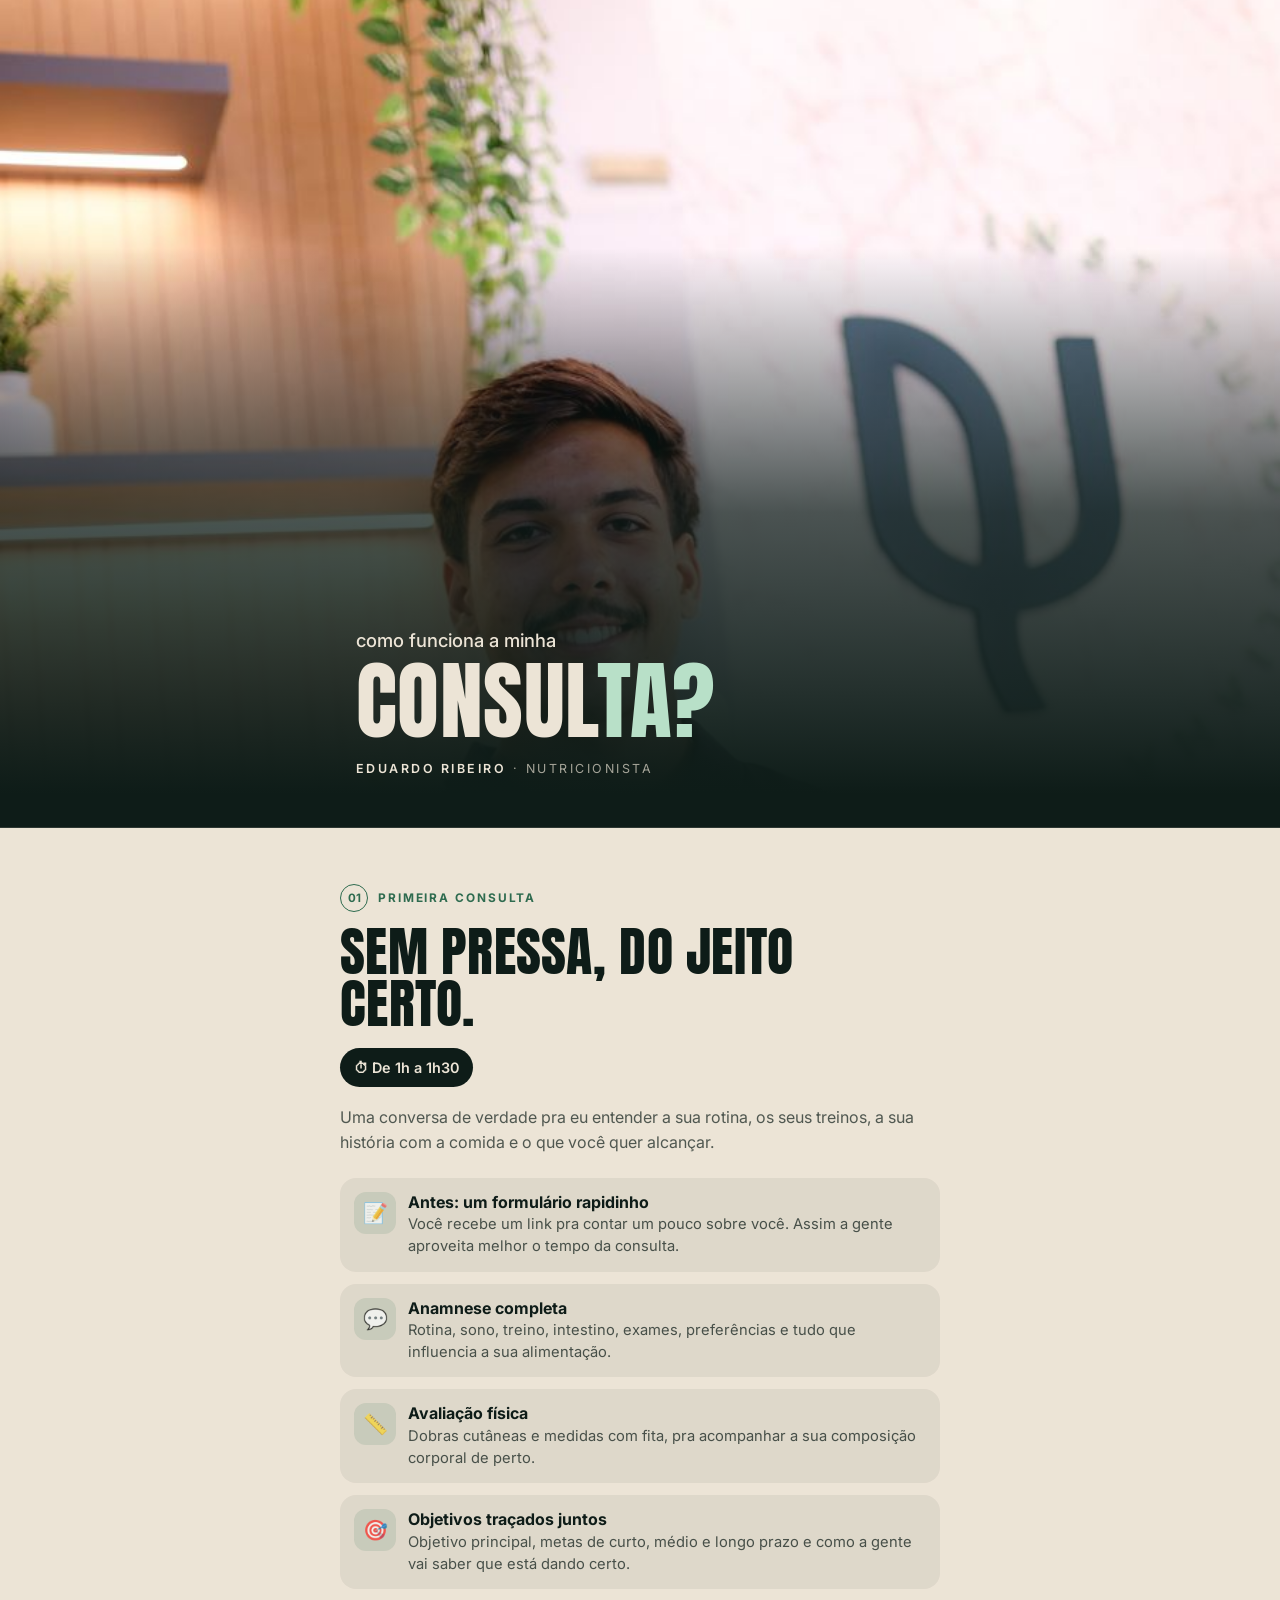
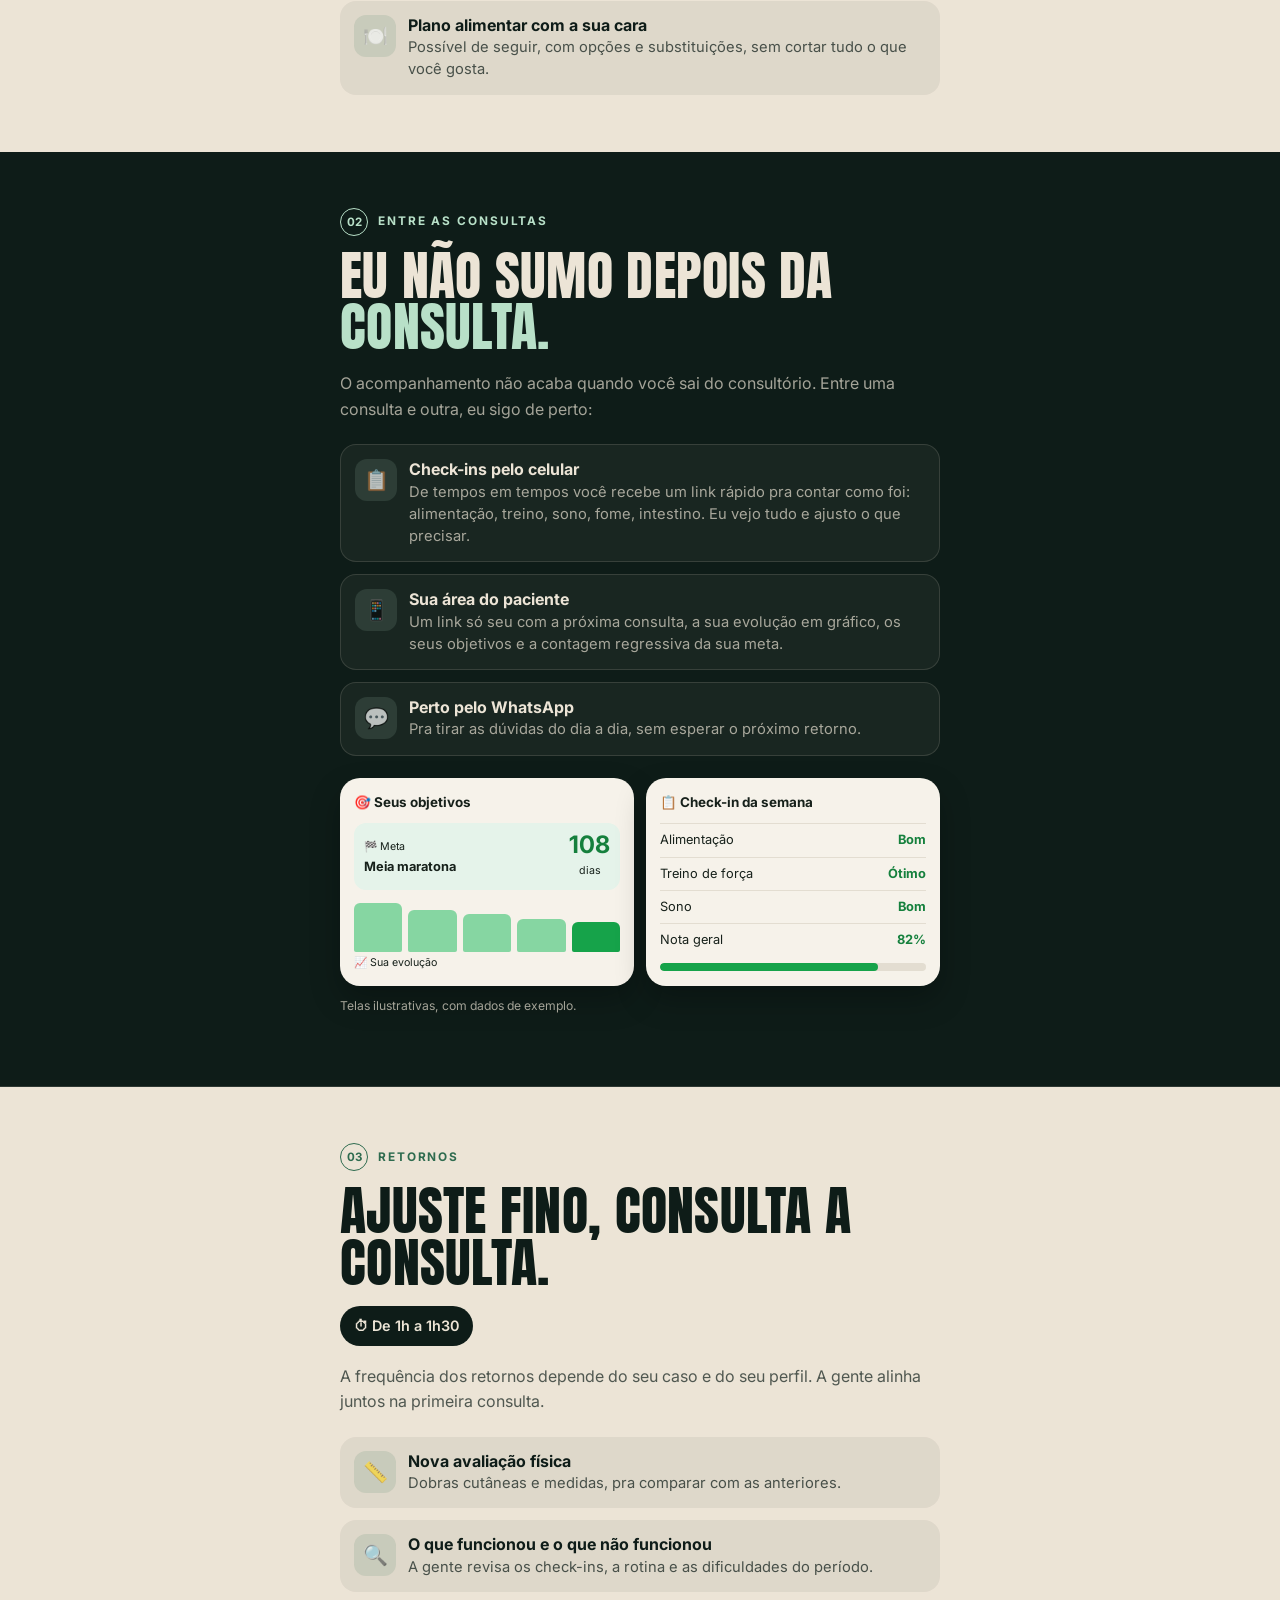
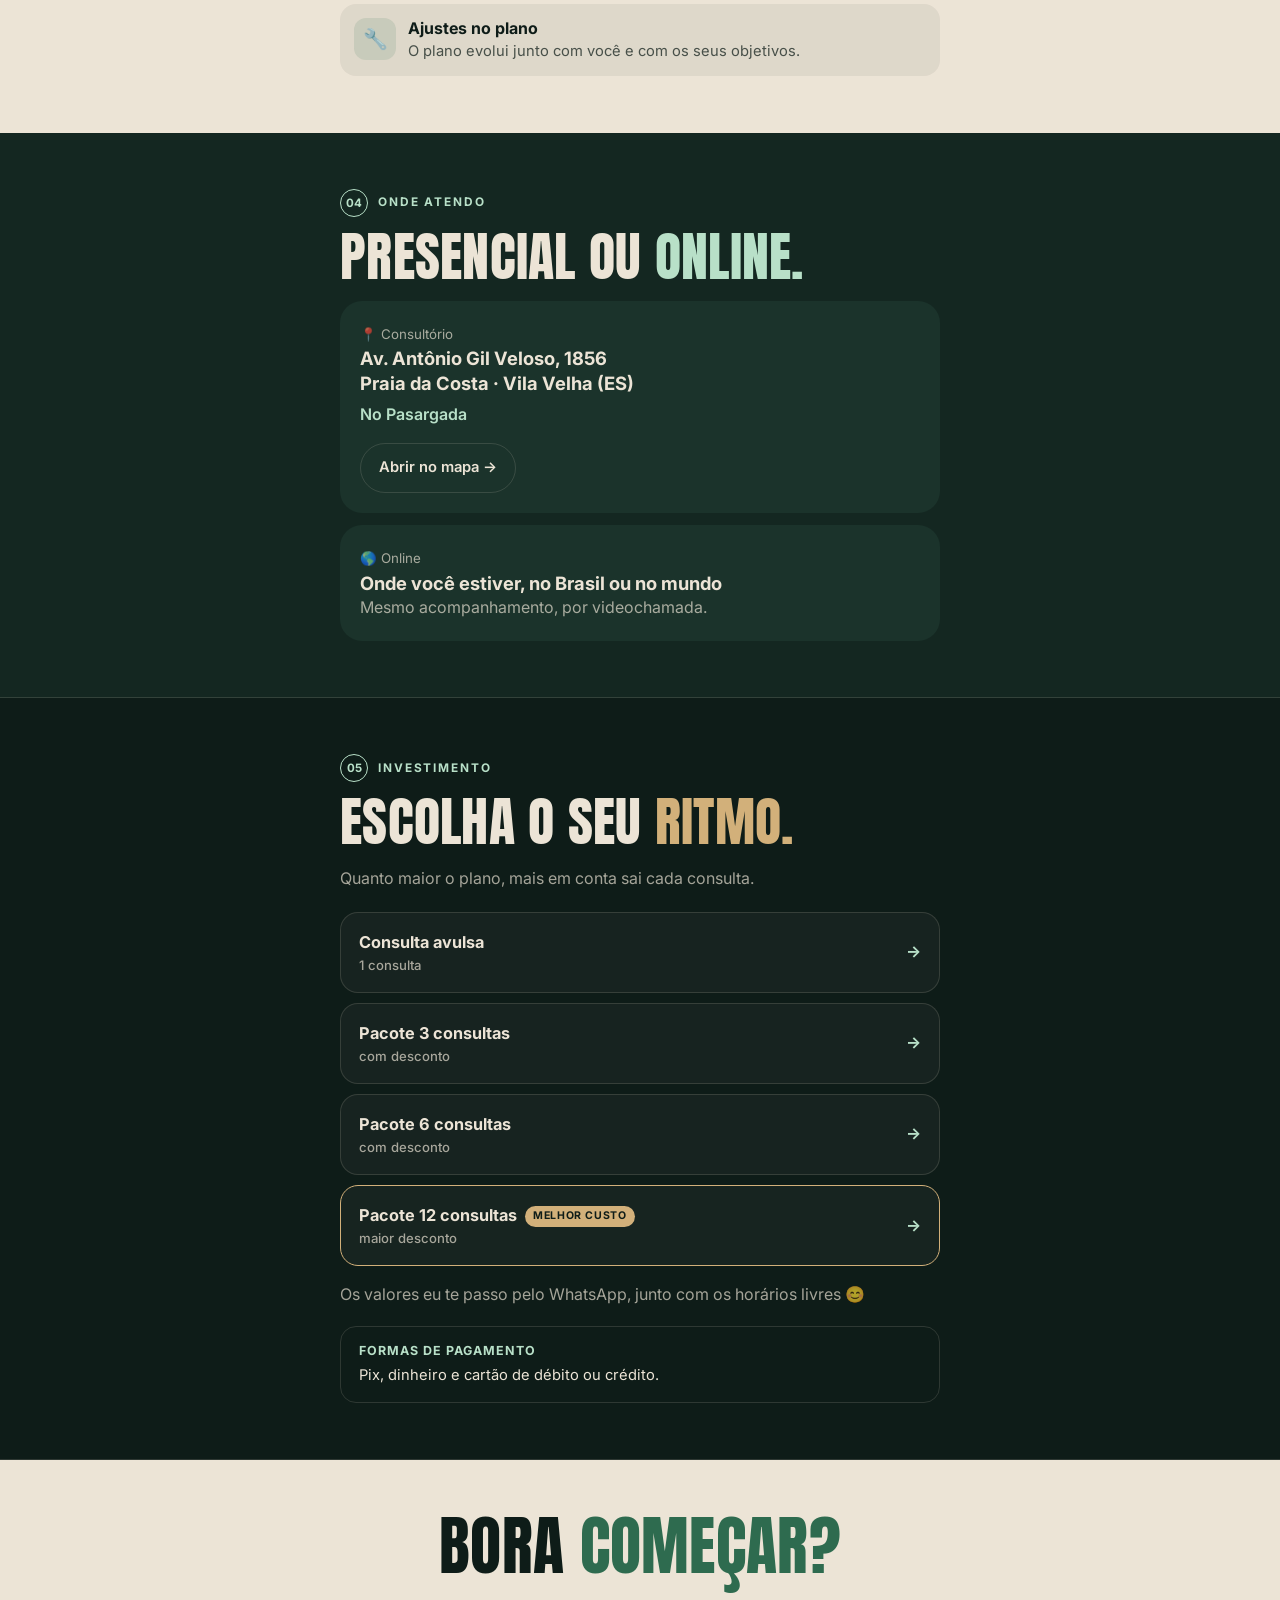
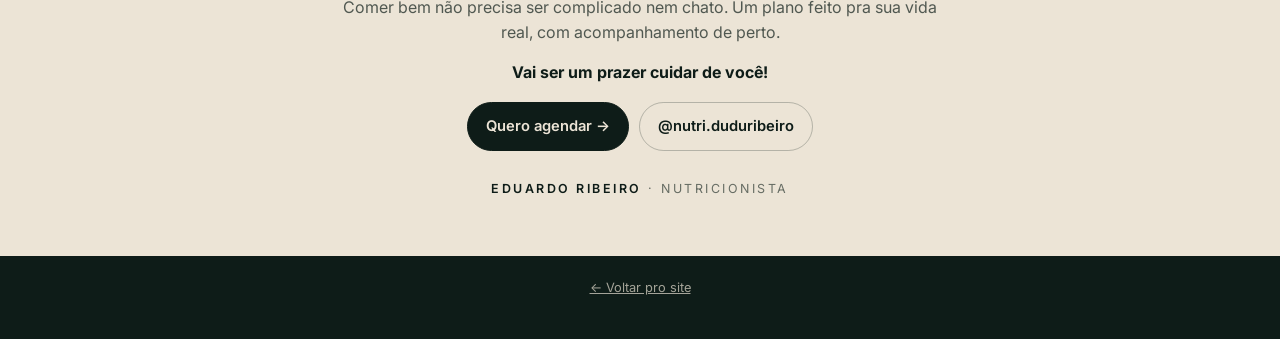
==== consulta/index.html @ 19719479 "Site: página "Como funciona a minha consulta" (web sem valores; versão em PDF com valores) Co-Author" ====
<!DOCTYPE html>
<html lang="pt-BR">
<head>
<meta charset="UTF-8">
<meta name="viewport" content="width=device-width, initial-scale=1.0">
<title>Como funciona a consulta · Nutri Eduardo Ribeiro</title>
<meta name="description" content="Como funciona o acompanhamento com o nutricionista Eduardo Ribeiro: primeira consulta, acompanhamento entre as consultas, retornos, planos e onde atendo.">
<meta property="og:title" content="Como funciona a minha consulta · Eduardo Ribeiro">
<meta property="og:description" content="Primeira consulta, acompanhamento entre as consultas, retornos e planos. Presencial em Vila Velha ou online.">
<meta property="og:image" content="../nutri/img/perfil.jpg">
<meta name="theme-color" content="#0e1c18">
<link rel="preconnect" href="https://fonts.googleapis.com">
<link rel="preconnect" href="https://fonts.gstatic.com" crossorigin>
<link href="https://fonts.googleapis.com/css2?family=Anton&family=Inter:wght@400;500;600;700&display=swap" rel="stylesheet">
<style>
  :root {
    --fundo: #0e1c18; --fundo-2: #142721; --fundo-3: #1b332b;
    --linha: rgba(236, 228, 214, 0.14);
    --creme: #ece4d6; --suave: rgba(236, 228, 214, 0.68);
    --destaque: #b8e0c8; --dourado: #d2b07a;
  }
  * { box-sizing: border-box; }
  [hidden] { display: none !important; }
  html { scroll-behavior: smooth; }
  body { margin: 0; background: var(--fundo); color: var(--creme); font-family: Inter, -apple-system, 'Segoe UI', Roboto, sans-serif; line-height: 1.6; -webkit-font-smoothing: antialiased; overflow-x: hidden; }
  img { display: block; max-width: 100%; }
  a { color: inherit; }
  .display { font-family: Anton, Impact, 'Arial Narrow', sans-serif; font-weight: 400; text-transform: uppercase; line-height: 0.95; letter-spacing: 0.005em; margin: 0; }
  .verde { color: var(--destaque); }
  .dourado { color: var(--dourado); }

  .pagina { position: relative; padding: 56px 16px; border-bottom: 1px solid var(--linha); }
  .pagina > .conteudo { max-width: 600px; margin: 0 auto; }
  .pagina.clara { background: var(--creme); color: var(--fundo); }
  .pagina.clara .suave { color: rgba(14, 28, 24, 0.7); }
  .pagina.media { background: var(--fundo-2); }
  .rotulo { display: inline-flex; gap: 10px; align-items: center; font-size: 0.74rem; font-weight: 700; letter-spacing: 0.16em; text-transform: uppercase; color: var(--destaque); margin-bottom: 14px; }
  .clara .rotulo { color: #2e6b4f; }
  .rotulo b { display: inline-grid; place-items: center; width: 28px; height: 28px; border-radius: 50%; border: 1px solid currentColor; font-size: 0.72rem; letter-spacing: 0; }
  h2.display { font-size: clamp(2.3rem, 9vw, 3.4rem); margin-bottom: 18px; }
  .suave { color: var(--suave); }
  p { margin: 0 0 14px; }

  /* Capa */
  .capa { position: relative; min-height: 92vh; display: flex; align-items: flex-end; padding: 0; overflow: hidden; }
  .capa img { position: absolute; inset: 0; width: 100%; height: 100%; object-fit: cover; object-position: center 20%; }
  .capa::after { content: ''; position: absolute; inset: 0; background: linear-gradient(180deg, rgba(14, 28, 24, 0) 30%, rgba(14, 28, 24, 0.75) 62%, var(--fundo) 96%); }
  .capa .conteudo { position: relative; z-index: 1; width: 100%; max-width: 600px; margin: 0 auto; padding: 0 16px 48px; }
  .capa small { display: block; font-size: 1.15rem; font-weight: 500; margin-bottom: 4px; }
  .capa h1 { font-size: clamp(3.4rem, 15vw, 5.4rem); }
  .assinatura { margin-top: 18px; font-size: 0.78rem; letter-spacing: 0.2em; text-transform: uppercase; color: var(--suave); }
  .assinatura b { color: var(--creme); font-weight: 600; }

  /* Listas */
  .passos { list-style: none; margin: 22px 0 0; padding: 0; display: grid; gap: 12px; }
  .passos li { display: grid; grid-template-columns: 42px 1fr; gap: 12px; align-items: start; padding: 14px; border-radius: 16px; background: rgba(14, 28, 24, 0.06); }
  .media .passos li, .pagina:not(.clara) .passos li { background: rgba(236, 228, 214, 0.05); border: 1px solid var(--linha); }
  .passos .ico { width: 42px; height: 42px; border-radius: 12px; display: grid; place-items: center; font-size: 1.25rem; background: rgba(46, 107, 79, 0.12); }
  .pagina:not(.clara) .passos .ico { background: rgba(184, 224, 200, 0.12); }
  .passos strong { display: block; font-size: 1rem; line-height: 1.35; }
  .passos span { display: block; font-size: 0.92rem; line-height: 1.5; }
  .clara .passos span { color: rgba(14, 28, 24, 0.72); }
  .pagina:not(.clara) .passos span { color: var(--suave); }
  .tempo { display: inline-flex; align-items: center; gap: 8px; padding: 8px 14px; border-radius: 999px; background: var(--fundo); color: var(--creme); font-weight: 600; font-size: 0.9rem; margin-bottom: 18px; }
  .pagina:not(.clara) .tempo { background: var(--destaque); color: var(--fundo); }

  /* Entre as consultas: telas ilustrativas */
  .telas { display: grid; grid-template-columns: 1fr 1fr; gap: 12px; margin-top: 22px; }
  .tela { border-radius: 20px; padding: 14px; background: #f6f2ea; color: #17211b; box-shadow: 0 14px 30px rgba(0, 0, 0, 0.25); font-size: 0.8rem; }
  .tela h4 { margin: 0 0 10px; font-size: 0.84rem; }
  .tela .linha { display: flex; justify-content: space-between; gap: 8px; padding: 6px 0; border-top: 1px solid #e3ddd1; }
  .tela .nota { font-weight: 700; color: #15803d; }
  .tela .meta { background: #e5f3ea; border-radius: 12px; padding: 10px; display: flex; justify-content: space-between; align-items: center; gap: 8px; }
  .tela .meta strong { font-size: 1.5rem; line-height: 1; color: #15803d; }
  .tela .barra { height: 8px; border-radius: 99px; background: #e3ddd1; overflow: hidden; margin-top: 6px; }
  .tela .barra i { display: block; height: 100%; background: #16a34a; border-radius: 99px; }
  .tela .grafico { display: flex; align-items: flex-end; gap: 6px; height: 54px; margin-top: 8px; }
  .tela .grafico i { flex: 1; border-radius: 6px 6px 2px 2px; background: #86d6a2; }
  .tela .grafico i:last-child { background: #16a34a; }
  .legenda-telas { font-size: 0.76rem; color: var(--suave); margin-top: 10px; }

  /* Onde atendo */
  .local { border-radius: 22px; padding: 20px; background: var(--fundo); color: var(--creme); }
  .local strong { display: block; font-size: 1.15rem; line-height: 1.35; }
  .local .ref { color: var(--destaque); font-weight: 600; margin-top: 6px; }
  .botoes { display: flex; flex-wrap: wrap; gap: 10px; margin-top: 16px; }
  .pilula { display: inline-flex; align-items: center; gap: 8px; padding: 12px 18px; border-radius: 999px; border: 1px solid var(--linha); text-decoration: none; font-weight: 600; font-size: 0.92rem; }
  .pilula.cheia { background: var(--destaque); color: var(--fundo); border-color: var(--destaque); }
  .clara .pilula { border-color: rgba(14, 28, 24, 0.25); }
  .clara .pilula.cheia { background: var(--fundo); color: var(--creme); border-color: var(--fundo); }
  .online { margin-top: 14px; padding: 16px 18px; border-radius: 18px; border: 1px dashed rgba(14, 28, 24, 0.3); }

  /* Planos */
  .planos { display: grid; gap: 10px; margin-top: 20px; }
  .plano { display: flex; justify-content: space-between; align-items: center; gap: 12px; padding: 16px 18px; border-radius: 18px; border: 1px solid var(--linha); background: rgba(236, 228, 214, 0.04); }
  .plano .nome { font-weight: 700; font-size: 1.02rem; }
  .plano .nome small { display: block; font-weight: 500; font-size: 0.82rem; color: var(--suave); }
  .plano .preco { text-align: right; white-space: nowrap; font-weight: 700; color: var(--destaque); }
  .plano .preco small { display: block; font-weight: 500; font-size: 0.78rem; color: var(--suave); }
  .plano.top { border-color: var(--dourado); }
  .selo { display: inline-block; margin-left: 8px; padding: 2px 8px; border-radius: 99px; background: var(--dourado); color: var(--fundo); font-size: 0.66rem; font-weight: 700; letter-spacing: 0.06em; text-transform: uppercase; vertical-align: middle; }
  .pagamento { margin-top: 18px; padding: 14px 18px; border-radius: 16px; border: 1px solid var(--linha); font-size: 0.92rem; }
  .pagamento b { letter-spacing: 0.08em; text-transform: uppercase; font-size: 0.78rem; color: var(--destaque); display: block; margin-bottom: 4px; }

  /* Fechamento */
  .fim { text-align: center; }
  .fim h2 { font-size: clamp(2.6rem, 11vw, 4rem); }
  .fim .botoes { justify-content: center; }
  .fim .assinatura { margin-top: 28px; }
  footer { text-align: center; padding: 22px 16px 40px; font-size: 0.8rem; color: var(--suave); }
  footer a { color: var(--suave); }

  /* Versão em PDF: uma seção por página A4 */
  @page { size: A4; margin: 0; }
  @media print {
    html, body { background: var(--fundo); }
    * { -webkit-print-color-adjust: exact; print-color-adjust: exact; }
    .pagina { height: 296mm; padding: 60px 48px; display: flex; flex-direction: column; justify-content: center; border: 0; break-after: page; page-break-after: always; overflow: hidden; }
    .pagina > .conteudo { width: 100%; max-width: 560px; zoom: 1.22; }
    .capa { padding: 0; justify-content: flex-end; }
    .capa .conteudo { padding-bottom: 70px; }
    .so-web, footer { display: none !important; }
    .fim { break-after: auto; page-break-after: auto; }
  }
  body.pdf .so-web { display: none !important; }
  body:not(.pdf) .so-pdf { display: none !important; }
</style>
</head>
<body>

<header class="pagina capa">
  <img src="../nutri/img/perfil.jpg" alt="Eduardo Ribeiro, nutricionista, sorrindo no consultório">
  <div class="conteudo">
    <small>como funciona a minha</small>
    <h1 class="display">Consul<span class="verde">ta?</span></h1>
    <div class="assinatura"><b>Eduardo Ribeiro</b> · Nutricionista</div>
  </div>
</header>

<section class="pagina clara" aria-labelledby="t-primeira">
  <div class="conteudo">
    <div class="rotulo"><b>01</b> Primeira consulta</div>
    <h2 class="display" id="t-primeira">Sem pressa, do jeito certo.</h2>
    <div class="tempo">⏱ De 1h a 1h30</div>
    <p class="suave">Uma conversa de verdade pra eu entender a sua rotina, os seus treinos, a sua história com a comida e o que você quer alcançar.</p>
    <ul class="passos">
      <li><span class="ico">📝</span><div><strong>Antes: um formulário rapidinho</strong><span>Você recebe um link pra contar um pouco sobre você. Assim a gente aproveita melhor o tempo da consulta.</span></div></li>
      <li><span class="ico">💬</span><div><strong>Anamnese completa</strong><span>Rotina, sono, treino, intestino, exames, preferências e tudo que influencia a sua alimentação.</span></div></li>
      <li><span class="ico">📏</span><div><strong>Avaliação física</strong><span>Dobras cutâneas e medidas com fita, pra acompanhar a sua composição corporal de perto.</span></div></li>
      <li><span class="ico">🎯</span><div><strong>Objetivos traçados juntos</strong><span>Objetivo principal, metas de curto, médio e longo prazo e como a gente vai saber que está dando certo.</span></div></li>
      <li><span class="ico">🍽️</span><div><strong>Plano alimentar com a sua cara</strong><span>Possível de seguir, com opções e substituições, sem cortar tudo o que você gosta.</span></div></li>
    </ul>
  </div>
</section>

<section class="pagina" aria-labelledby="t-entre">
  <div class="conteudo">
    <div class="rotulo"><b>02</b> Entre as consultas</div>
    <h2 class="display" id="t-entre">Eu não sumo depois da <span class="verde">consulta.</span></h2>
    <p class="suave">O acompanhamento não acaba quando você sai do consultório. Entre uma consulta e outra, eu sigo de perto:</p>
    <ul class="passos">
      <li><span class="ico">📋</span><div><strong>Check-ins pelo celular</strong><span>De tempos em tempos você recebe um link rápido pra contar como foi: alimentação, treino, sono, fome, intestino. Eu vejo tudo e ajusto o que precisar.</span></div></li>
      <li><span class="ico">📱</span><div><strong>Sua área do paciente</strong><span>Um link só seu com a próxima consulta, a sua evolução em gráfico, os seus objetivos e a contagem regressiva da sua meta.</span></div></li>
      <li><span class="ico">💬</span><div><strong>Perto pelo WhatsApp</strong><span>Pra tirar as dúvidas do dia a dia, sem esperar o próximo retorno.</span></div></li>
    </ul>
    <div class="telas" aria-hidden="true">
      <div class="tela">
        <h4>🎯 Seus objetivos</h4>
        <div class="meta"><div><small>🏁 Meta</small><br><b>Meia maratona</b></div><div style="text-align:center"><strong>108</strong><br><small>dias</small></div></div>
        <div class="grafico"><i style="height:90%"></i><i style="height:78%"></i><i style="height:70%"></i><i style="height:62%"></i><i style="height:55%"></i></div>
        <small>📈 Sua evolução</small>
      </div>
      <div class="tela">
        <h4>📋 Check-in da semana</h4>
        <div class="linha"><span>Alimentação</span><span class="nota">Bom</span></div>
        <div class="linha"><span>Treino de força</span><span class="nota">Ótimo</span></div>
        <div class="linha"><span>Sono</span><span class="nota">Bom</span></div>
        <div class="linha"><span>Nota geral</span><span class="nota">82%</span></div>
        <div class="barra"><i style="width:82%"></i></div>
      </div>
    </div>
    <p class="legenda-telas">Telas ilustrativas, com dados de exemplo.</p>
  </div>
</section>

<section class="pagina clara" aria-labelledby="t-retorno">
  <div class="conteudo">
    <div class="rotulo"><b>03</b> Retornos</div>
    <h2 class="display" id="t-retorno">Ajuste fino, consulta a consulta.</h2>
    <div class="tempo">⏱ De 1h a 1h30</div>
    <p class="suave">A frequência dos retornos depende do seu caso e do seu perfil. A gente alinha juntos na primeira consulta.</p>
    <ul class="passos">
      <li><span class="ico">📏</span><div><strong>Nova avaliação física</strong><span>Dobras cutâneas e medidas, pra comparar com as anteriores.</span></div></li>
      <li><span class="ico">🔍</span><div><strong>O que funcionou e o que não funcionou</strong><span>A gente revisa os check-ins, a rotina e as dificuldades do período.</span></div></li>
      <li><span class="ico">🔧</span><div><strong>Ajustes no plano</strong><span>O plano evolui junto com você e com os seus objetivos.</span></div></li>
    </ul>
  </div>
</section>

<section class="pagina media" aria-labelledby="t-local">
  <div class="conteudo">
    <div class="rotulo"><b>04</b> Onde atendo</div>
    <h2 class="display" id="t-local">Presencial ou <span class="verde">online.</span></h2>
    <div class="local" style="background:var(--fundo-3)">
      <small class="suave">📍 Consultório</small>
      <strong>Av. Antônio Gil Veloso, 1856<br>Praia da Costa · Vila Velha (ES)</strong>
      <div class="ref">No Pasargada</div>
      <div class="botoes so-web"><a class="pilula" href="https://www.google.com/maps/search/?api=1&query=Av.%20Ant%C3%B4nio%20Gil%20Veloso%2C%201856%2C%20Praia%20da%20Costa%2C%20Vila%20Velha%20-%20ES" target="_blank" rel="noopener">Abrir no mapa →</a></div>
    </div>
    <div class="local" style="margin-top:12px;background:var(--fundo-3)">
      <small class="suave">🌎 Online</small>
      <strong>Onde você estiver, no Brasil ou no mundo</strong>
      <span class="suave">Mesmo acompanhamento, por videochamada.</span>
    </div>
  </div>
</section>

<section class="pagina" aria-labelledby="t-planos">
  <div class="conteudo">
    <div class="rotulo"><b>05</b> Investimento</div>
    <h2 class="display" id="t-planos">Escolha o seu <span class="dourado">ritmo.</span></h2>
    <p class="suave">Quanto maior o plano, mais em conta sai cada consulta.</p>
    <div class="planos" data-planos>
      <div class="plano"><span class="nome">Consulta avulsa<small>1 consulta</small></span><span class="preco" data-preco="avulsa"></span></div>
      <div class="plano"><span class="nome">Pacote 3 consultas<small>com desconto</small></span><span class="preco" data-preco="p3"></span></div>
      <div class="plano"><span class="nome">Pacote 6 consultas<small>com desconto</small></span><span class="preco" data-preco="p6"></span></div>
      <div class="plano top"><span class="nome">Pacote 12 consultas<span class="selo">Melhor custo</span><small>maior desconto</small></span><span class="preco" data-preco="p12"></span></div>
    </div>
    <p class="so-web suave" style="margin-top:16px">Os valores eu te passo pelo WhatsApp, junto com os horários livres 😊</p>
    <div class="pagamento"><b>Formas de pagamento</b>Pix, dinheiro e cartão de débito ou crédito.</div>
  </div>
</section>

<section class="pagina clara fim" aria-labelledby="t-fim">
  <div class="conteudo">
    <h2 class="display" id="t-fim">Bora <span style="color:#2e6b4f">começar?</span></h2>
    <p class="suave">Comer bem não precisa ser complicado nem chato. Um plano feito pra sua vida real, com acompanhamento de perto.</p>
    <p><strong>Vai ser um prazer cuidar de você!</strong></p>
    <div class="botoes">
      <a class="pilula cheia" href="https://wa.me/5527996351353?text=Oi%2C%20Eduardo!%20Vi%20como%20funciona%20a%20consulta%20e%20quero%20agendar.%20Pode%20me%20passar%20os%20valores%20e%20os%20hor%C3%A1rios%3F" target="_blank" rel="noopener">Quero agendar →</a>
      <a class="pilula" href="https://instagram.com/nutri.duduribeiro" target="_blank" rel="noopener">@nutri.duduribeiro</a>
    </div>
    <p class="so-pdf suave" style="margin-top:16px">WhatsApp (27) 99635-1353 · nutriduduribeiro.com.br</p>
    <div class="assinatura" style="color:rgba(14,28,24,.6)"><b style="color:#0e1c18">Eduardo Ribeiro</b> · Nutricionista</div>
  </div>
</section>

<footer class="so-web"><a href="../">← Voltar pro site</a></footer>

<script>
  // Valores: só entram na versão em PDF (gerada à parte). Na página, ficam escondidos.
  (function () {
    const precos = window.PRECOS_CONSULTA;
    document.querySelectorAll('[data-preco]').forEach((el) => {
      const p = precos && precos[el.dataset.preco];
      if (p) el.innerHTML = `${p.valor}${p.detalhe ? `<small>${p.detalhe}</small>` : ''}`;
      else el.textContent = '→';
    });
  })();
</script>
</body>
</html>
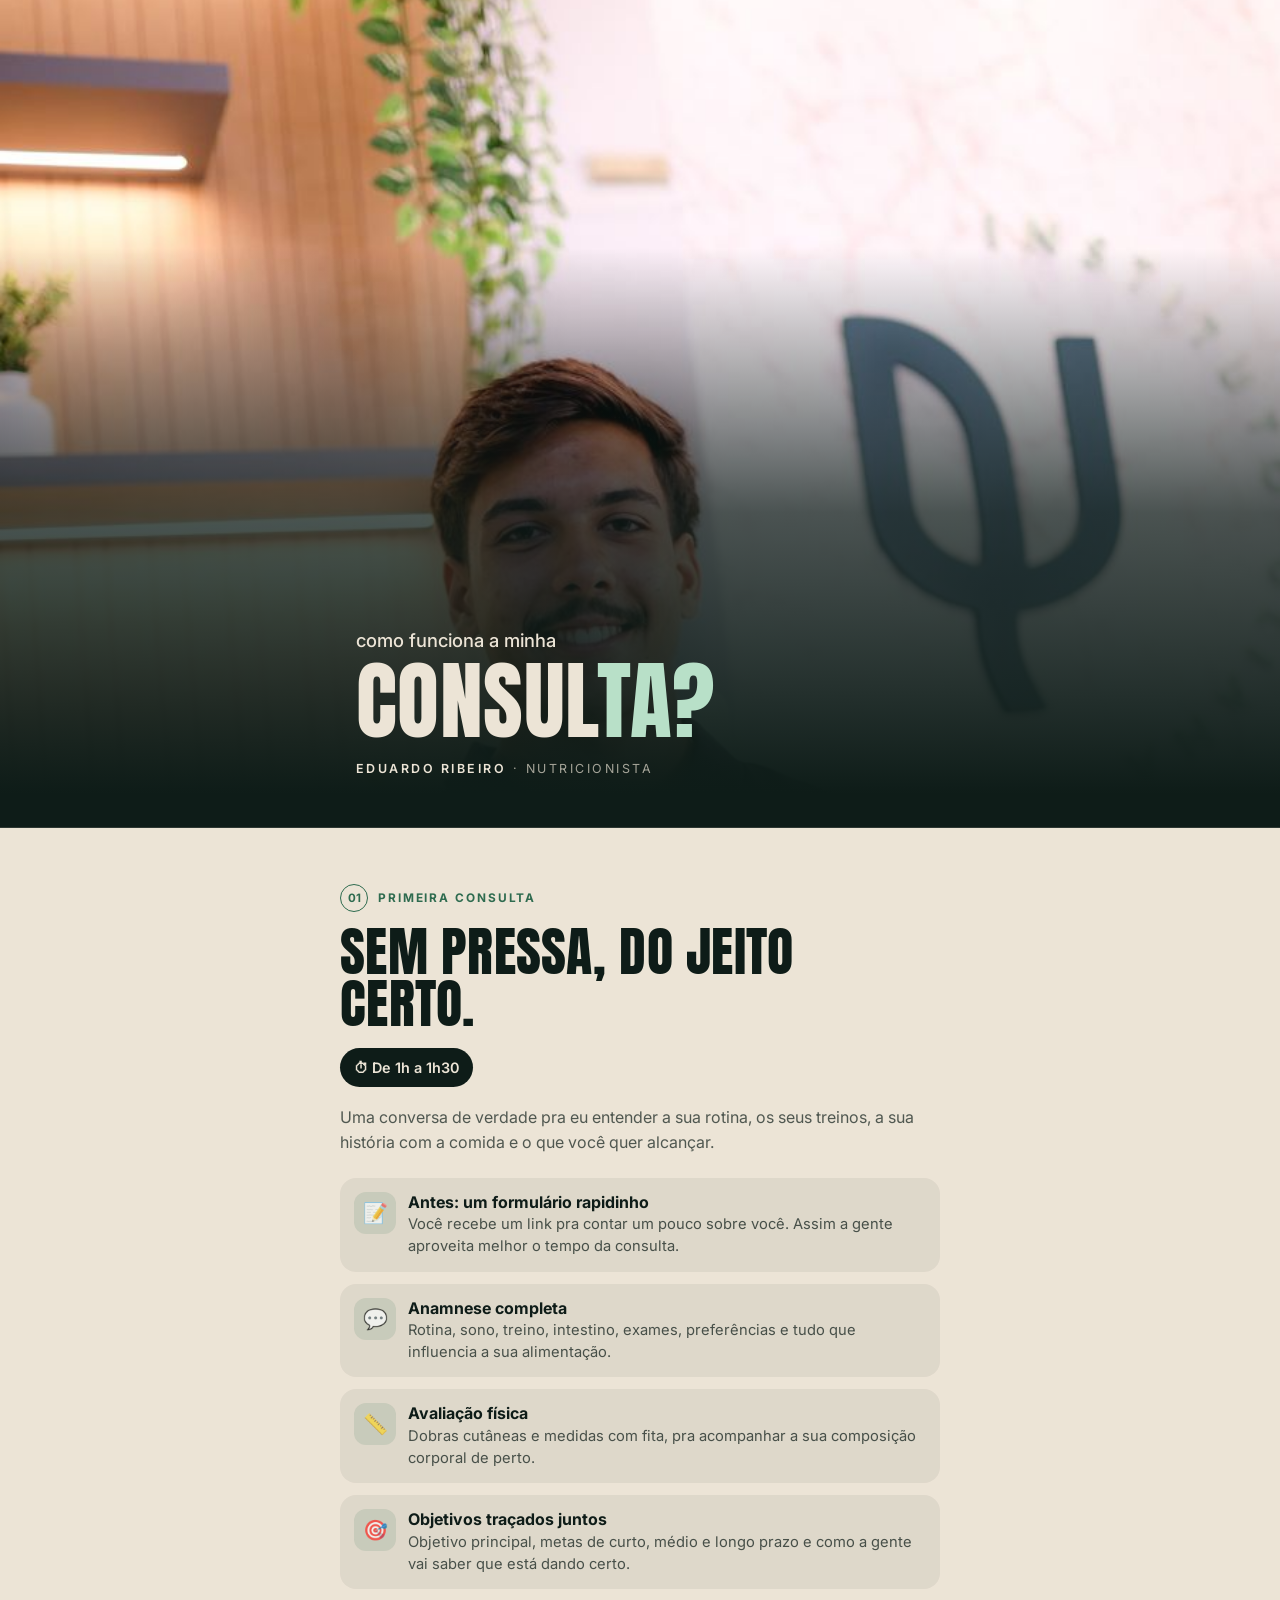
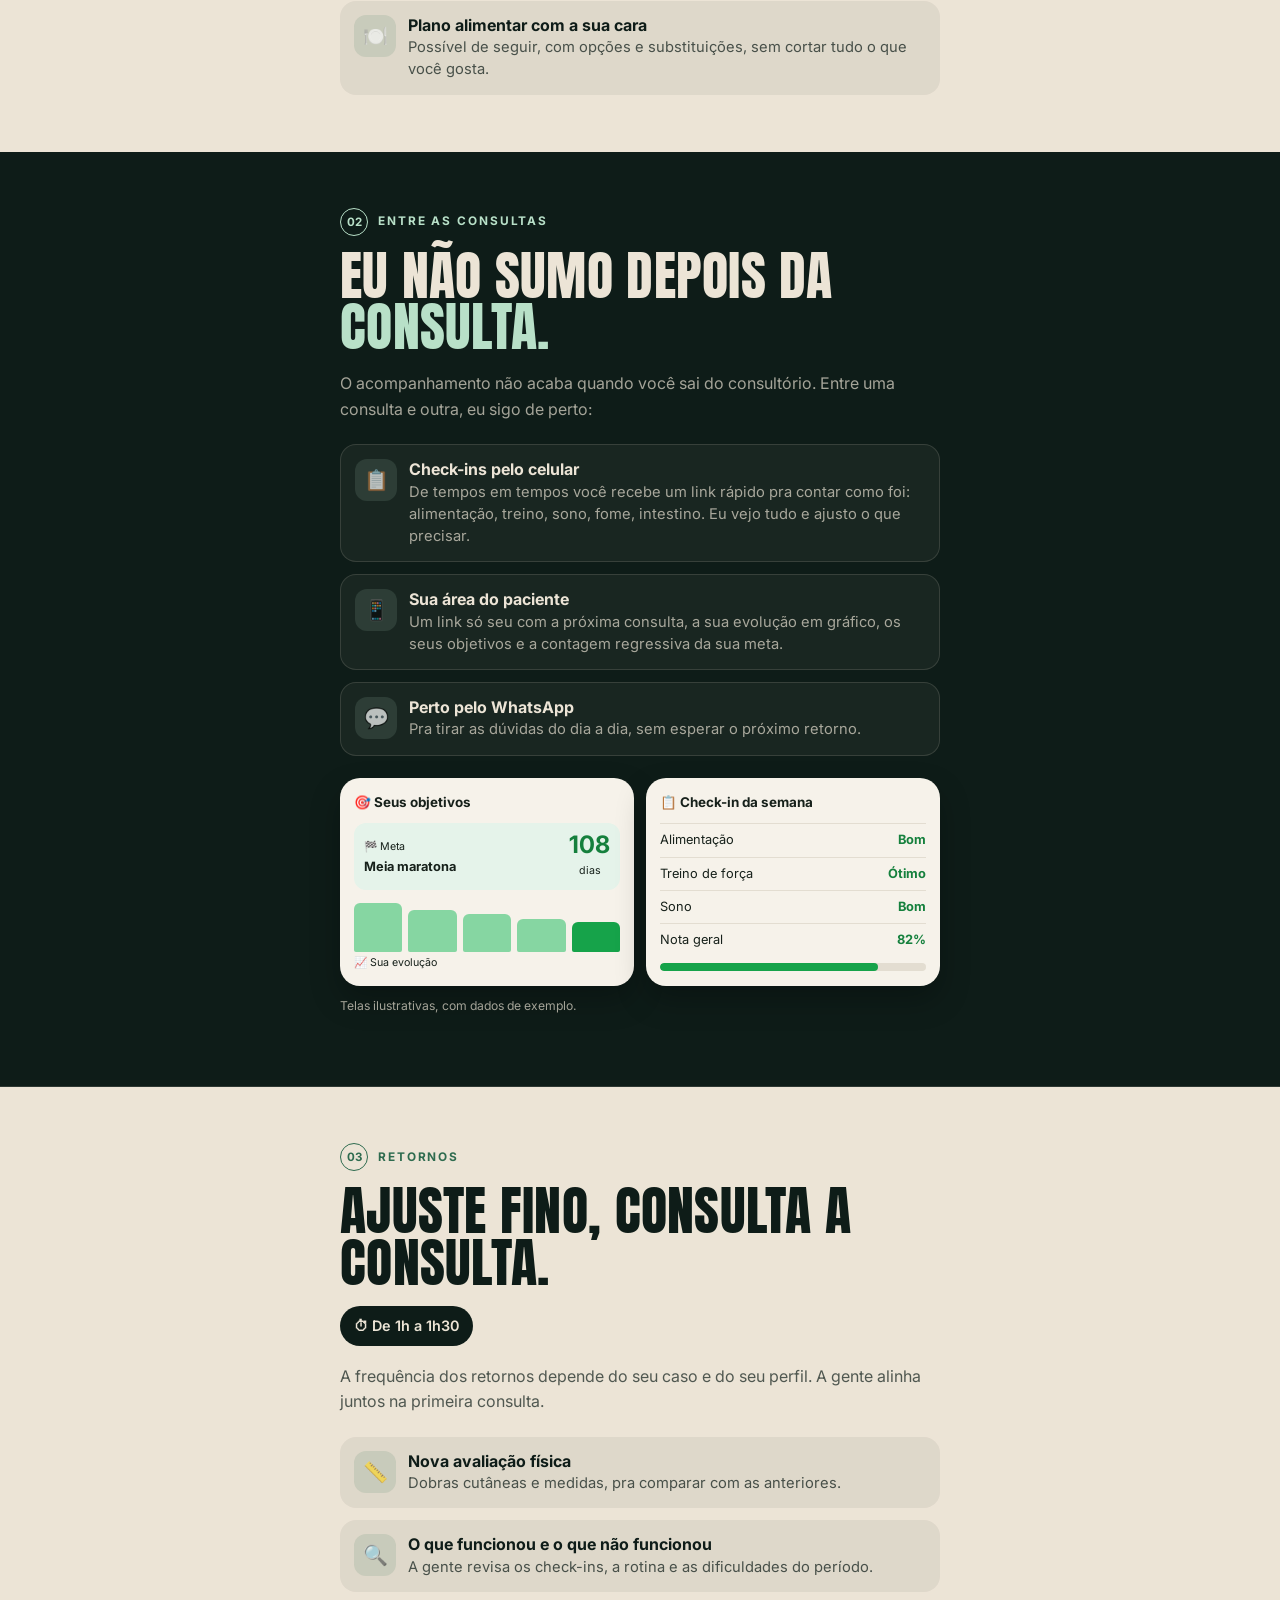
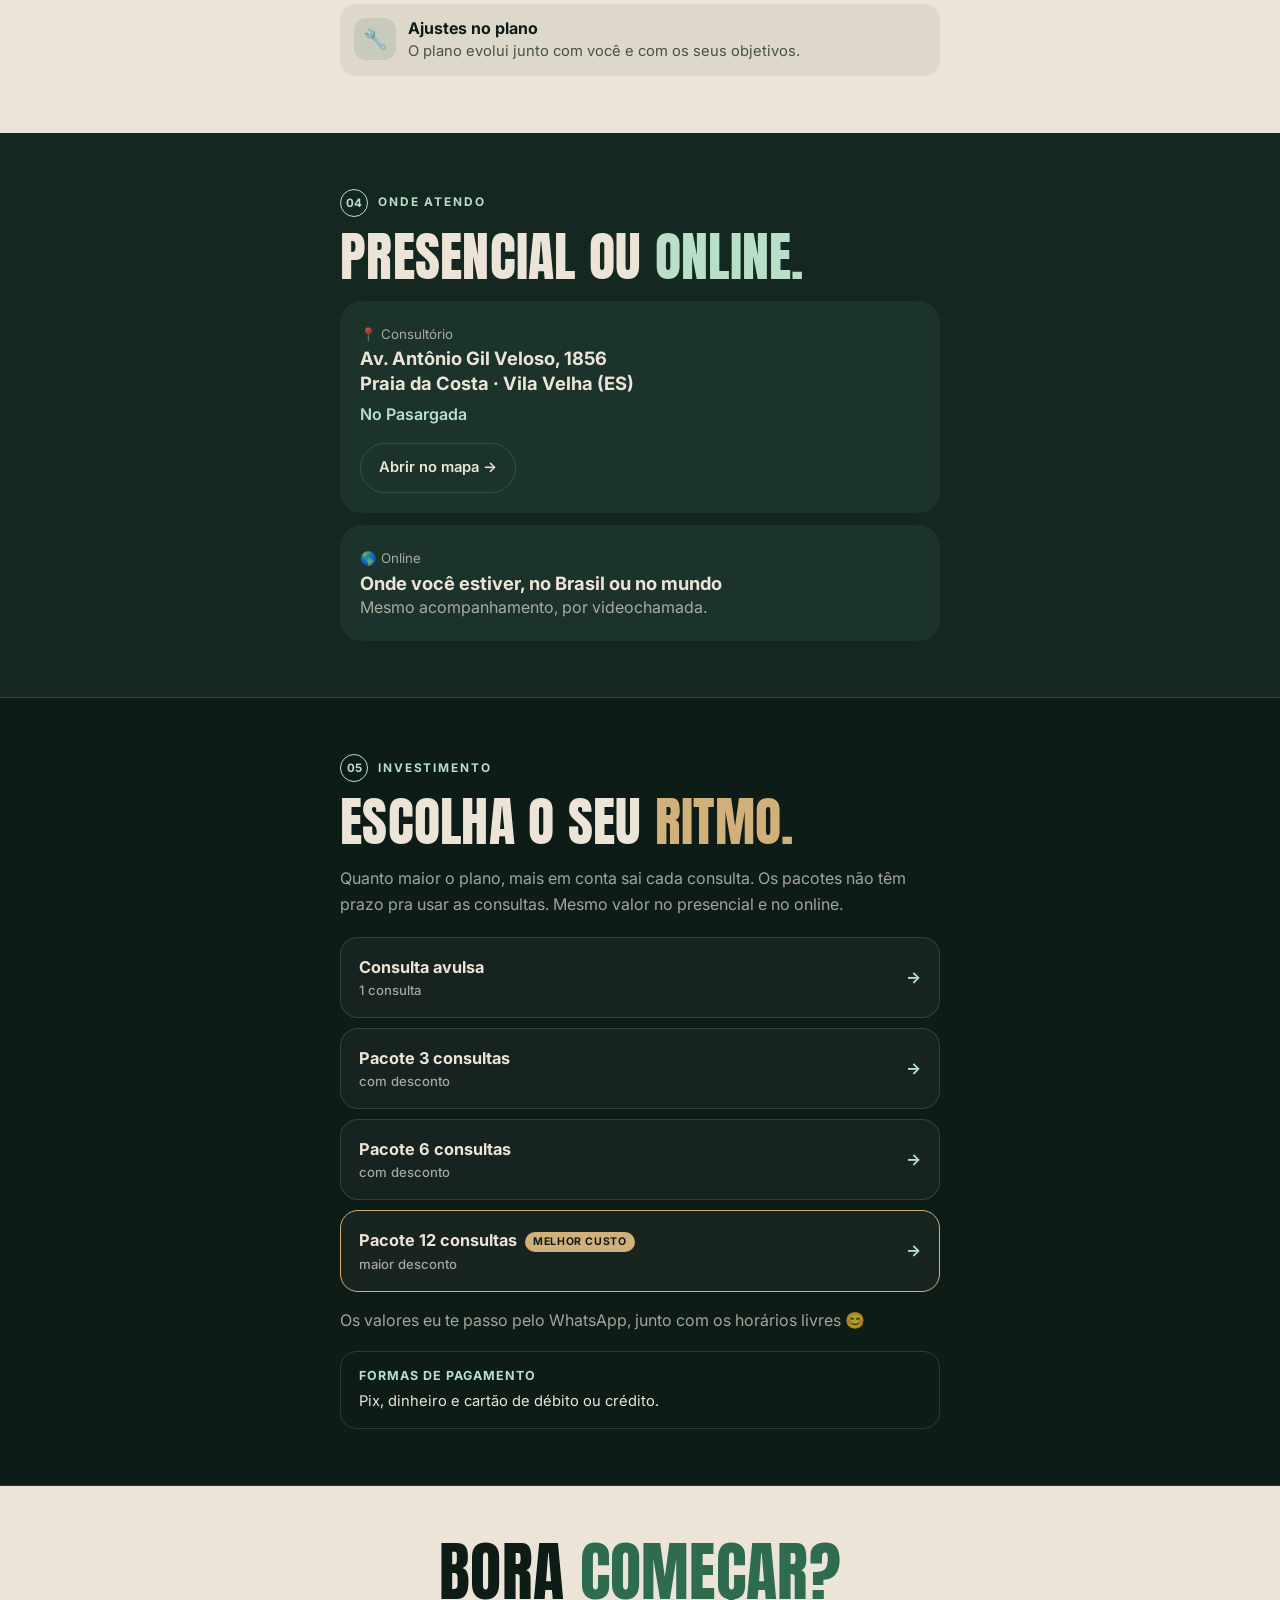
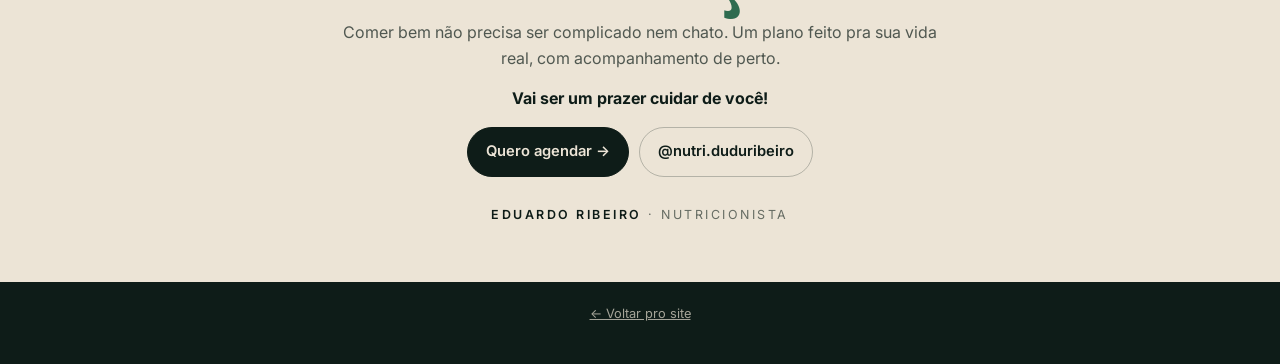
==== commit 1bc86b1a: "Site: página da consulta informa pacotes sem prazo e mesmo valor online Co-Authored-By: Claude Opus " ====
--- a/consulta/index.html
+++ b/consulta/index.html
@@ -219,7 +219,7 @@
   <div class="conteudo">
     <div class="rotulo"><b>05</b> Investimento</div>
     <h2 class="display" id="t-planos">Escolha o seu <span class="dourado">ritmo.</span></h2>
-    <p class="suave">Quanto maior o plano, mais em conta sai cada consulta.</p>
+    <p class="suave">Quanto maior o plano, mais em conta sai cada consulta. Os pacotes não têm prazo pra usar as consultas. Mesmo valor no presencial e no online.</p>
     <div class="planos" data-planos>
       <div class="plano"><span class="nome">Consulta avulsa<small>1 consulta</small></span><span class="preco" data-preco="avulsa"></span></div>
       <div class="plano"><span class="nome">Pacote 3 consultas<small>com desconto</small></span><span class="preco" data-preco="p3"></span></div>
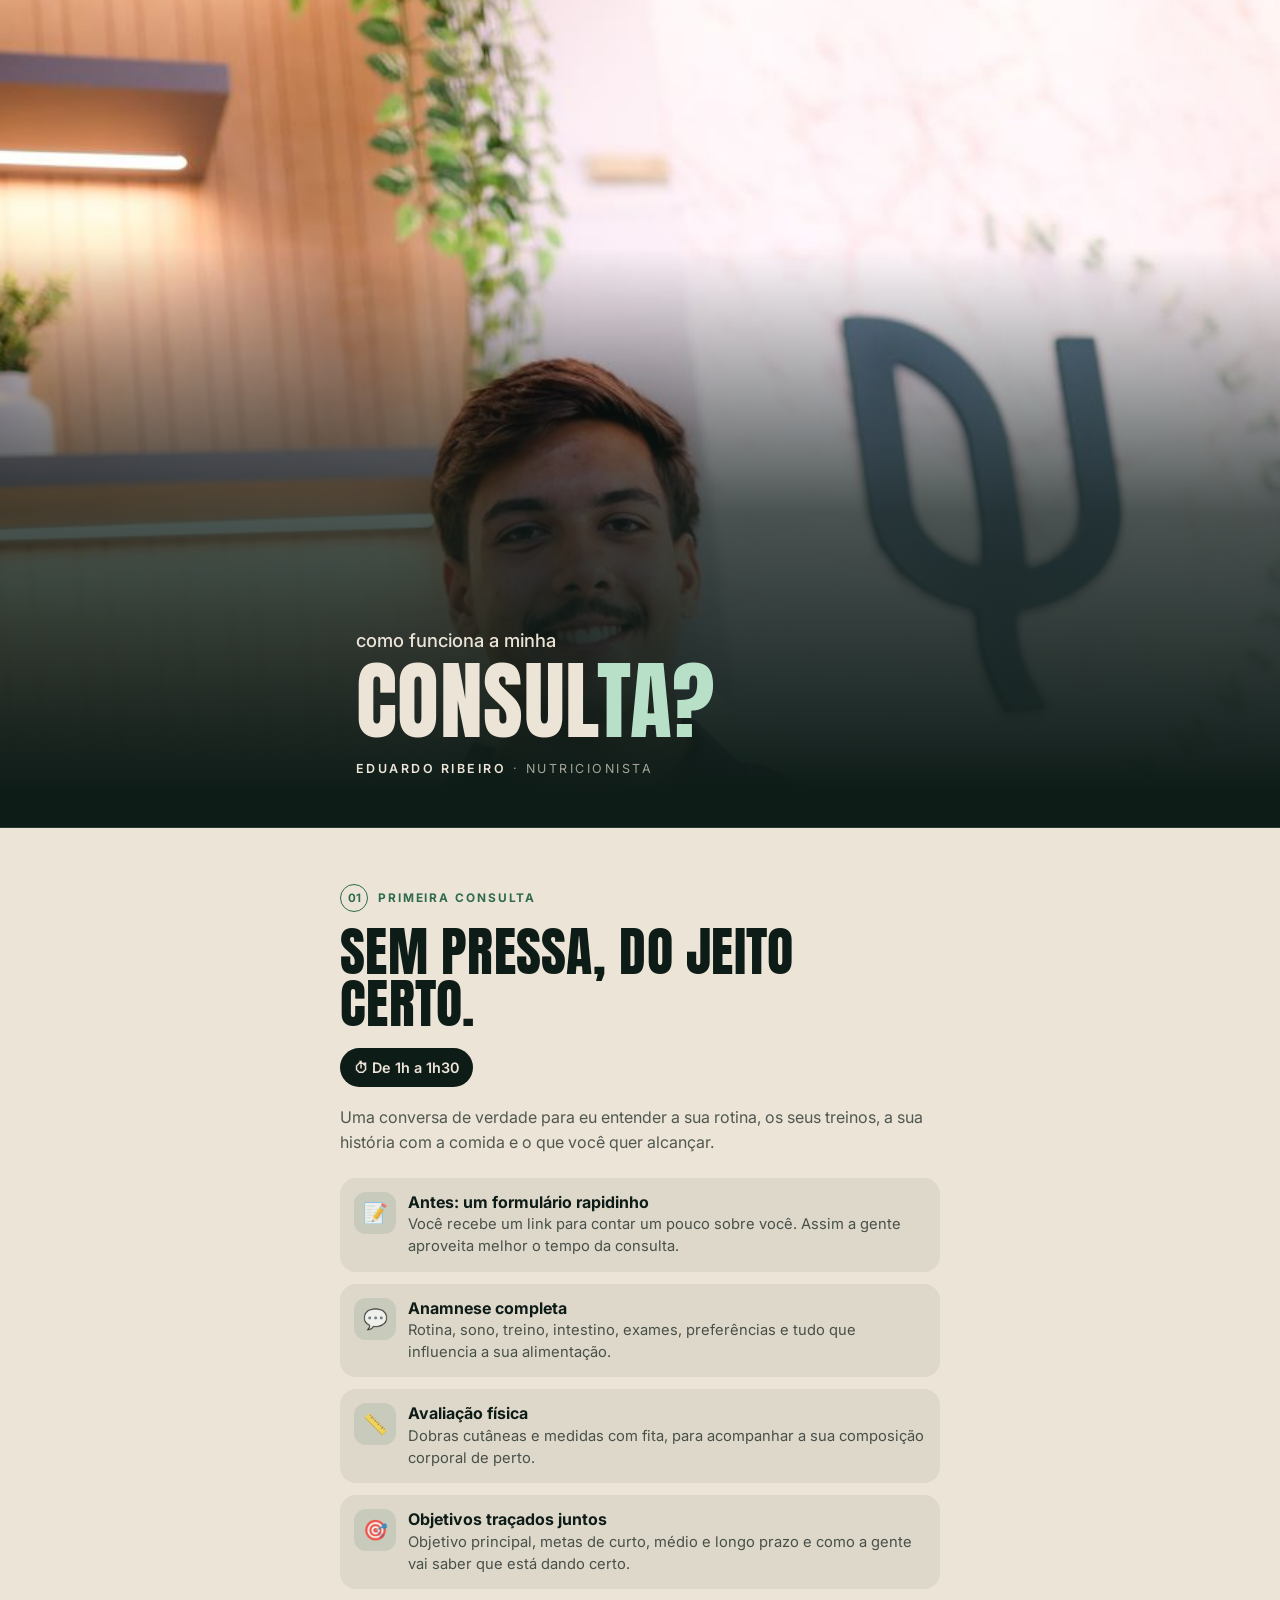
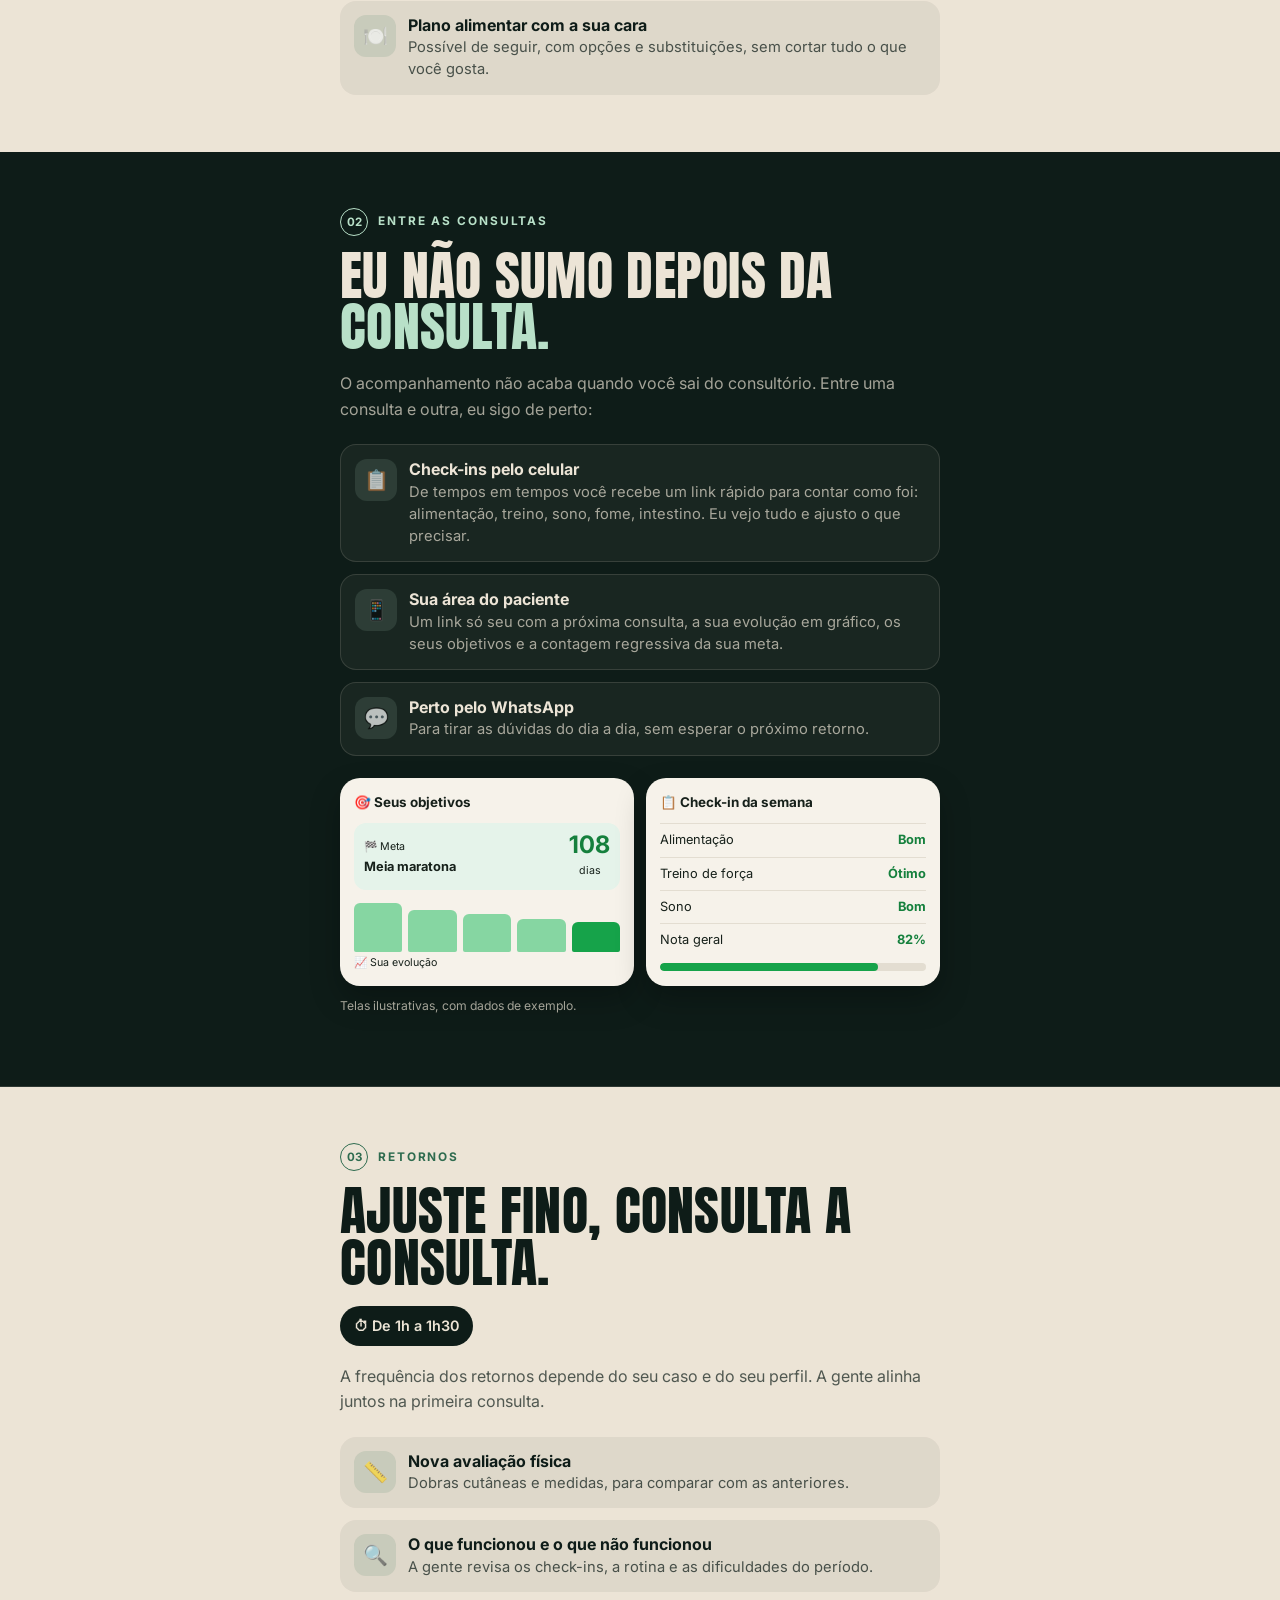
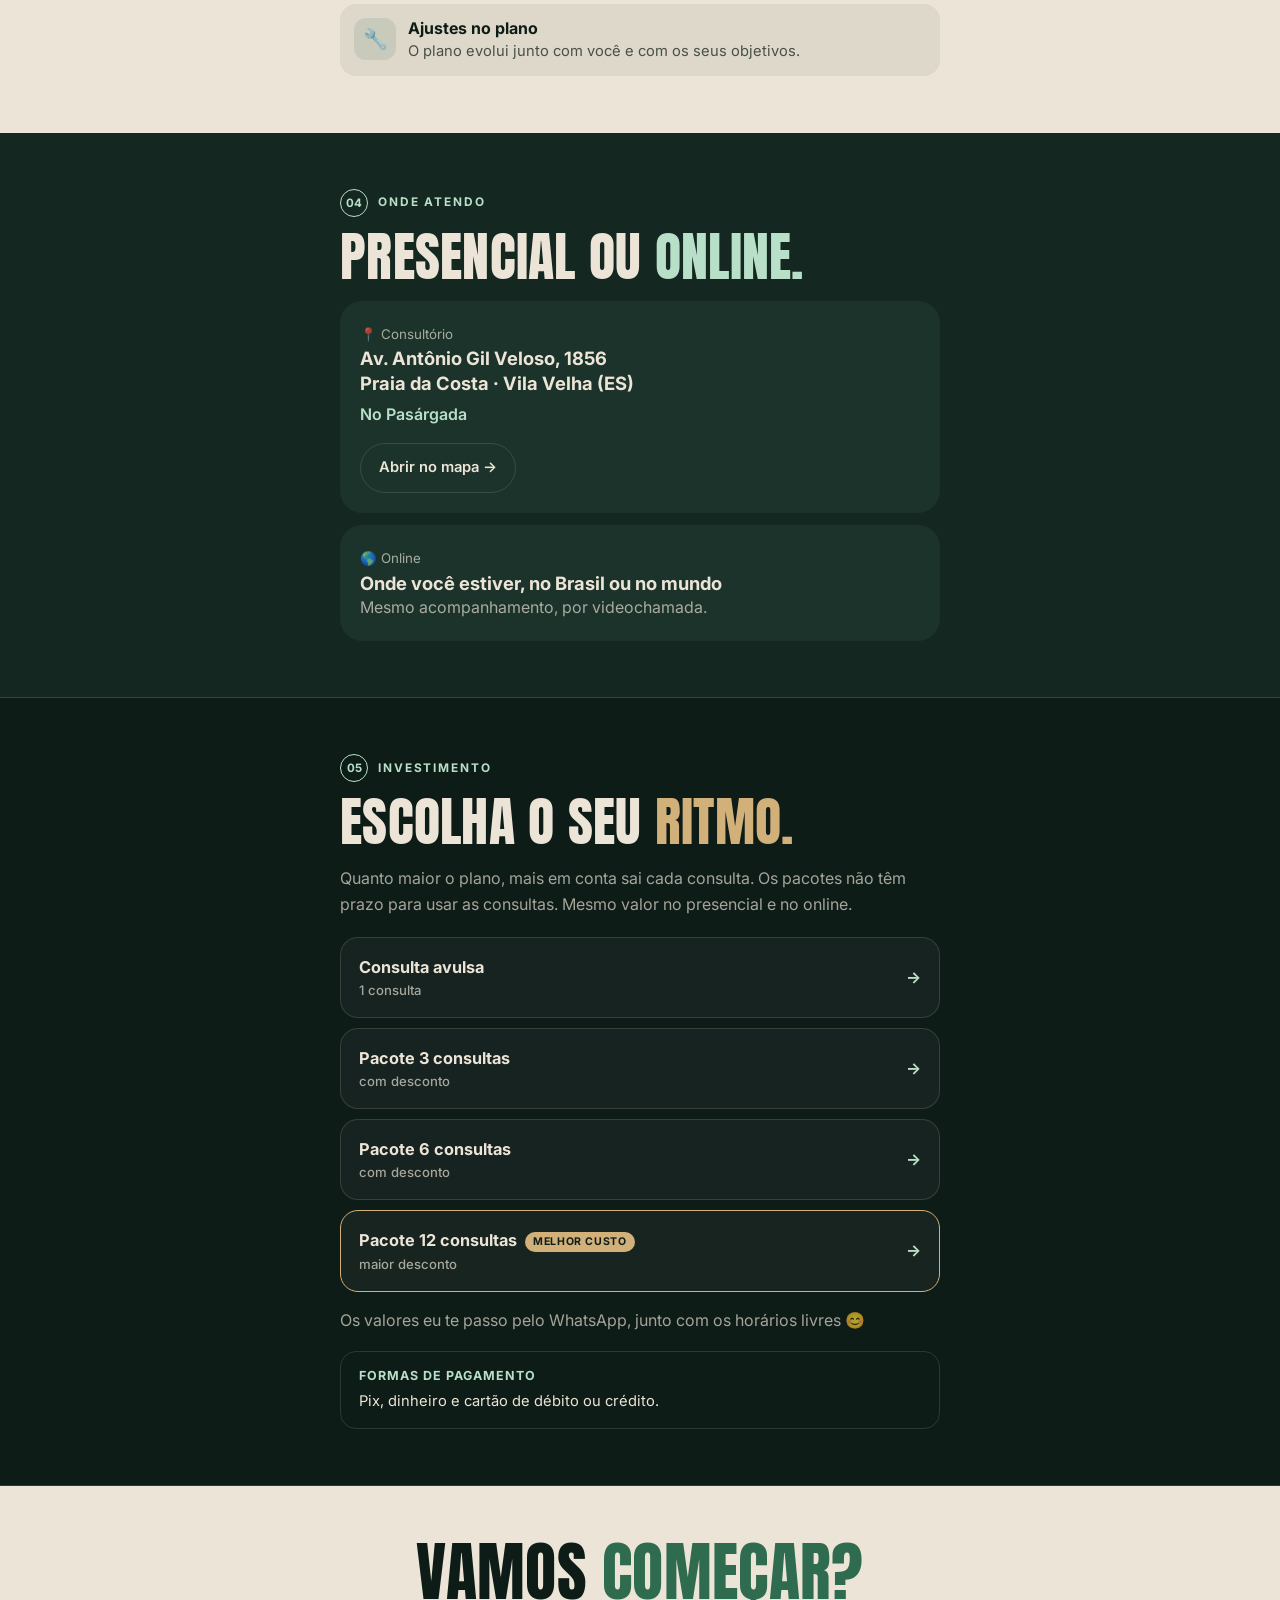
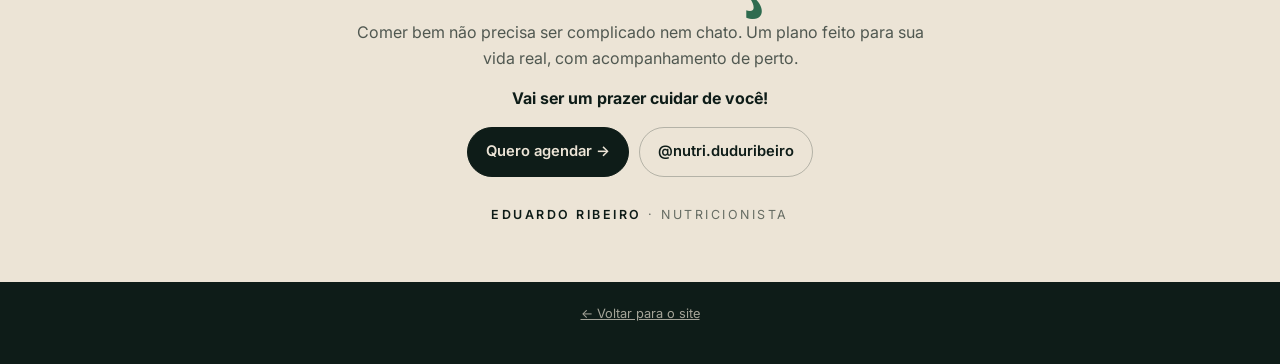
==== commit 29ad5714: "Site: escrita mais formal (para, Vamos começar), Pasárgada e botão "Como funciona a consulta" Co-Aut" ====
--- a/consulta/index.html
+++ b/consulta/index.html
@@ -142,11 +142,11 @@
     <div class="rotulo"><b>01</b> Primeira consulta</div>
     <h2 class="display" id="t-primeira">Sem pressa, do jeito certo.</h2>
     <div class="tempo">⏱ De 1h a 1h30</div>
-    <p class="suave">Uma conversa de verdade pra eu entender a sua rotina, os seus treinos, a sua história com a comida e o que você quer alcançar.</p>
+    <p class="suave">Uma conversa de verdade para eu entender a sua rotina, os seus treinos, a sua história com a comida e o que você quer alcançar.</p>
     <ul class="passos">
-      <li><span class="ico">📝</span><div><strong>Antes: um formulário rapidinho</strong><span>Você recebe um link pra contar um pouco sobre você. Assim a gente aproveita melhor o tempo da consulta.</span></div></li>
+      <li><span class="ico">📝</span><div><strong>Antes: um formulário rapidinho</strong><span>Você recebe um link para contar um pouco sobre você. Assim a gente aproveita melhor o tempo da consulta.</span></div></li>
       <li><span class="ico">💬</span><div><strong>Anamnese completa</strong><span>Rotina, sono, treino, intestino, exames, preferências e tudo que influencia a sua alimentação.</span></div></li>
-      <li><span class="ico">📏</span><div><strong>Avaliação física</strong><span>Dobras cutâneas e medidas com fita, pra acompanhar a sua composição corporal de perto.</span></div></li>
+      <li><span class="ico">📏</span><div><strong>Avaliação física</strong><span>Dobras cutâneas e medidas com fita, para acompanhar a sua composição corporal de perto.</span></div></li>
       <li><span class="ico">🎯</span><div><strong>Objetivos traçados juntos</strong><span>Objetivo principal, metas de curto, médio e longo prazo e como a gente vai saber que está dando certo.</span></div></li>
       <li><span class="ico">🍽️</span><div><strong>Plano alimentar com a sua cara</strong><span>Possível de seguir, com opções e substituições, sem cortar tudo o que você gosta.</span></div></li>
     </ul>
@@ -159,9 +159,9 @@
     <h2 class="display" id="t-entre">Eu não sumo depois da <span class="verde">consulta.</span></h2>
     <p class="suave">O acompanhamento não acaba quando você sai do consultório. Entre uma consulta e outra, eu sigo de perto:</p>
     <ul class="passos">
-      <li><span class="ico">📋</span><div><strong>Check-ins pelo celular</strong><span>De tempos em tempos você recebe um link rápido pra contar como foi: alimentação, treino, sono, fome, intestino. Eu vejo tudo e ajusto o que precisar.</span></div></li>
+      <li><span class="ico">📋</span><div><strong>Check-ins pelo celular</strong><span>De tempos em tempos você recebe um link rápido para contar como foi: alimentação, treino, sono, fome, intestino. Eu vejo tudo e ajusto o que precisar.</span></div></li>
       <li><span class="ico">📱</span><div><strong>Sua área do paciente</strong><span>Um link só seu com a próxima consulta, a sua evolução em gráfico, os seus objetivos e a contagem regressiva da sua meta.</span></div></li>
-      <li><span class="ico">💬</span><div><strong>Perto pelo WhatsApp</strong><span>Pra tirar as dúvidas do dia a dia, sem esperar o próximo retorno.</span></div></li>
+      <li><span class="ico">💬</span><div><strong>Perto pelo WhatsApp</strong><span>Para tirar as dúvidas do dia a dia, sem esperar o próximo retorno.</span></div></li>
     </ul>
     <div class="telas" aria-hidden="true">
       <div class="tela">
@@ -190,7 +190,7 @@
     <div class="tempo">⏱ De 1h a 1h30</div>
     <p class="suave">A frequência dos retornos depende do seu caso e do seu perfil. A gente alinha juntos na primeira consulta.</p>
     <ul class="passos">
-      <li><span class="ico">📏</span><div><strong>Nova avaliação física</strong><span>Dobras cutâneas e medidas, pra comparar com as anteriores.</span></div></li>
+      <li><span class="ico">📏</span><div><strong>Nova avaliação física</strong><span>Dobras cutâneas e medidas, para comparar com as anteriores.</span></div></li>
       <li><span class="ico">🔍</span><div><strong>O que funcionou e o que não funcionou</strong><span>A gente revisa os check-ins, a rotina e as dificuldades do período.</span></div></li>
       <li><span class="ico">🔧</span><div><strong>Ajustes no plano</strong><span>O plano evolui junto com você e com os seus objetivos.</span></div></li>
     </ul>
@@ -204,7 +204,7 @@
     <div class="local" style="background:var(--fundo-3)">
       <small class="suave">📍 Consultório</small>
       <strong>Av. Antônio Gil Veloso, 1856<br>Praia da Costa · Vila Velha (ES)</strong>
-      <div class="ref">No Pasargada</div>
+      <div class="ref">No Pasárgada</div>
       <div class="botoes so-web"><a class="pilula" href="https://www.google.com/maps/search/?api=1&query=Av.%20Ant%C3%B4nio%20Gil%20Veloso%2C%201856%2C%20Praia%20da%20Costa%2C%20Vila%20Velha%20-%20ES" target="_blank" rel="noopener">Abrir no mapa →</a></div>
     </div>
     <div class="local" style="margin-top:12px;background:var(--fundo-3)">
@@ -219,7 +219,7 @@
   <div class="conteudo">
     <div class="rotulo"><b>05</b> Investimento</div>
     <h2 class="display" id="t-planos">Escolha o seu <span class="dourado">ritmo.</span></h2>
-    <p class="suave">Quanto maior o plano, mais em conta sai cada consulta. Os pacotes não têm prazo pra usar as consultas. Mesmo valor no presencial e no online.</p>
+    <p class="suave">Quanto maior o plano, mais em conta sai cada consulta. Os pacotes não têm prazo para usar as consultas. Mesmo valor no presencial e no online.</p>
     <div class="planos" data-planos>
       <div class="plano"><span class="nome">Consulta avulsa<small>1 consulta</small></span><span class="preco" data-preco="avulsa"></span></div>
       <div class="plano"><span class="nome">Pacote 3 consultas<small>com desconto</small></span><span class="preco" data-preco="p3"></span></div>
@@ -233,8 +233,8 @@
 
 <section class="pagina clara fim" aria-labelledby="t-fim">
   <div class="conteudo">
-    <h2 class="display" id="t-fim">Bora <span style="color:#2e6b4f">começar?</span></h2>
-    <p class="suave">Comer bem não precisa ser complicado nem chato. Um plano feito pra sua vida real, com acompanhamento de perto.</p>
+    <h2 class="display" id="t-fim">Vamos <span style="color:#2e6b4f">começar?</span></h2>
+    <p class="suave">Comer bem não precisa ser complicado nem chato. Um plano feito para sua vida real, com acompanhamento de perto.</p>
     <p><strong>Vai ser um prazer cuidar de você!</strong></p>
     <div class="botoes">
       <a class="pilula cheia" href="https://wa.me/5527996351353?text=Oi%2C%20Eduardo!%20Vi%20como%20funciona%20a%20consulta%20e%20quero%20agendar.%20Pode%20me%20passar%20os%20valores%20e%20os%20hor%C3%A1rios%3F" target="_blank" rel="noopener">Quero agendar →</a>
@@ -245,7 +245,7 @@
   </div>
 </section>
 
-<footer class="so-web"><a href="../">← Voltar pro site</a></footer>
+<footer class="so-web"><a href="../">← Voltar para o site</a></footer>
 
 <script>
   // Valores: só entram na versão em PDF (gerada à parte). Na página, ficam escondidos.
